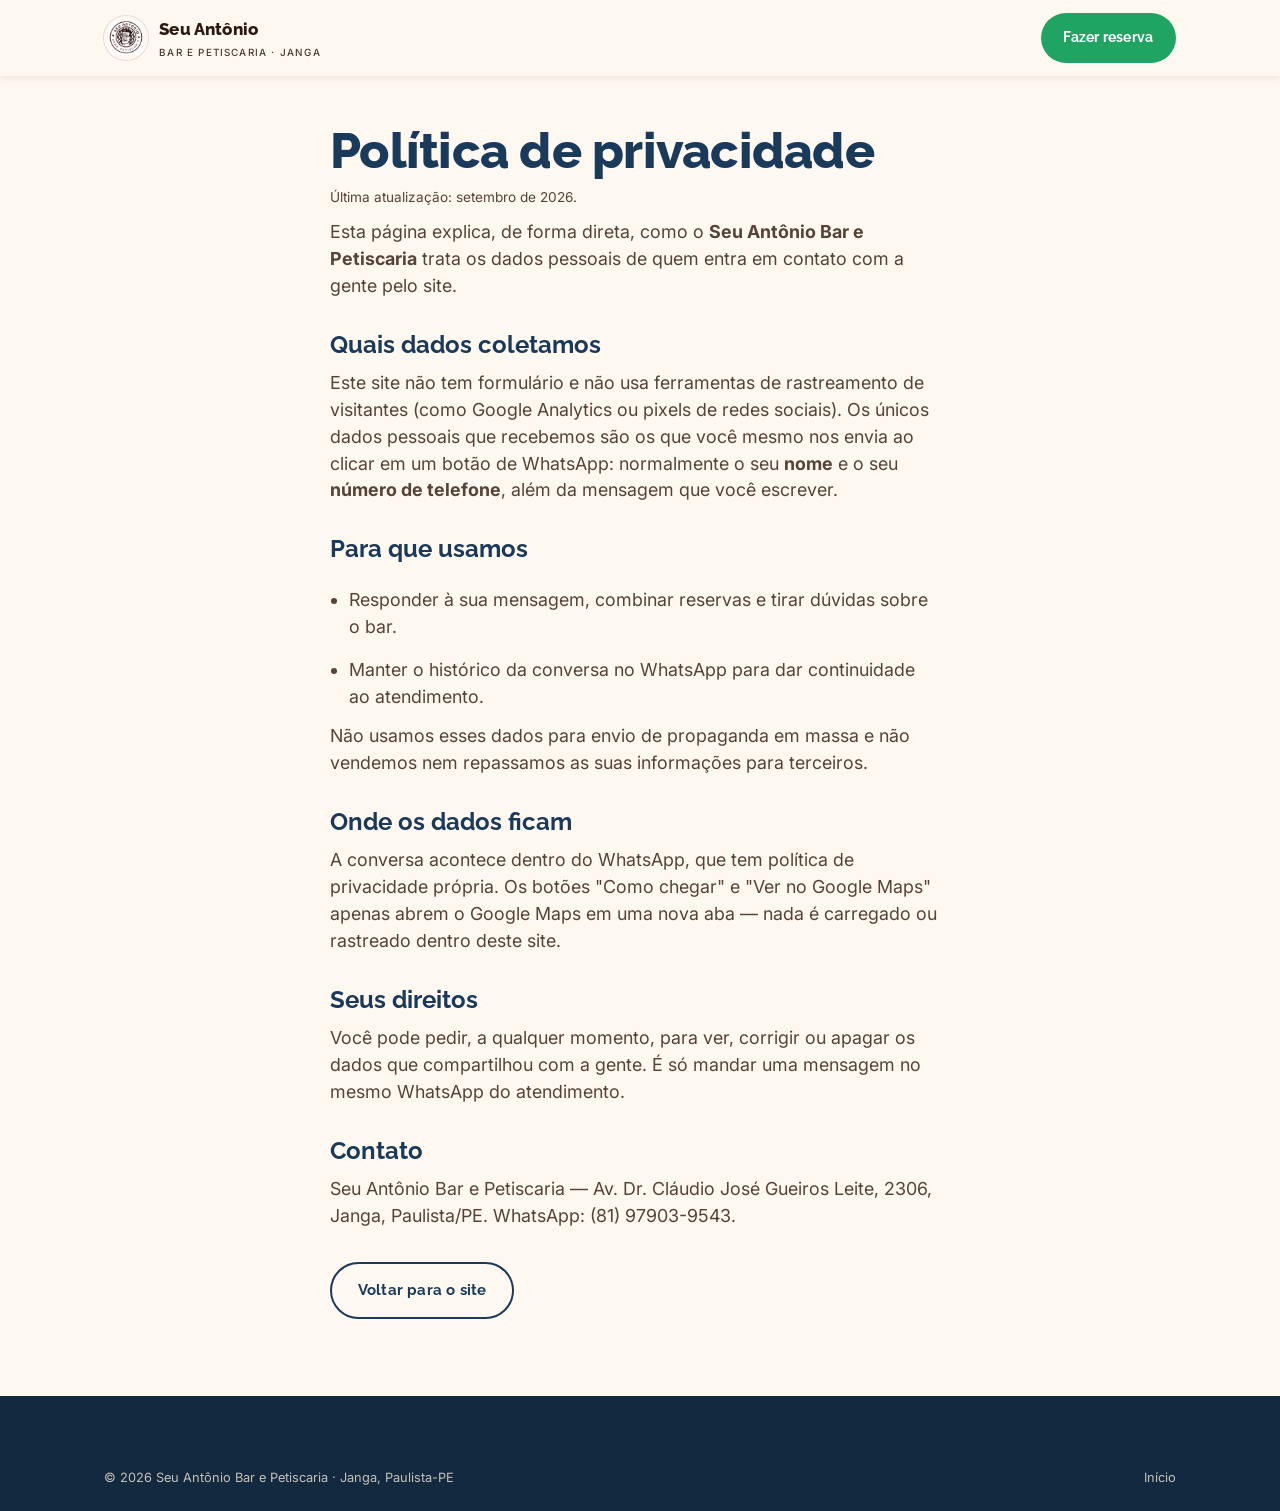
==== politica-de-privacidade.html @ 0dff544b "Site do Seu Antônio Bar e Petiscaria (Janga) — versão inicial Landing de página única em HTML/CSS/JS" ====
<!DOCTYPE html>
<html lang="pt-BR">
<head>
  <meta charset="UTF-8">
  <meta name="viewport" content="width=device-width, initial-scale=1.0">
  <title>Política de privacidade — Seu Antônio Bar e Petiscaria</title>
  <meta name="description" content="Como o Seu Antônio Bar e Petiscaria trata os dados de contato compartilhados por clientes.">
  <meta name="robots" content="index, follow">
  <link rel="canonical" href="https://seuantoniojanga.com.br/politica-de-privacidade.html">
  <link rel="icon" type="image/svg+xml" href="favicon.svg?v=3">
  <link rel="icon" href="favicon.ico?v=3" sizes="any">
  <link rel="icon" type="image/png" sizes="32x32" href="favicon-32.png?v=3">
  <link rel="apple-touch-icon" href="apple-touch-icon.png?v=3">
  <link rel="preconnect" href="https://fonts.googleapis.com">
  <link rel="preconnect" href="https://fonts.gstatic.com" crossorigin>
  <link rel="stylesheet" href="https://fonts.googleapis.com/css2?family=Raleway:wght@600;700;800&family=Inter:wght@400;500;600&display=swap">
  <link rel="stylesheet" href="assets/css/reset.css">
  <link rel="stylesheet" href="assets/css/tokens.css">
  <link rel="stylesheet" href="assets/css/style.css">
  <style>
    .legal { max-width: 68ch; }
    .legal h1 { font-size: var(--fs-h2); font-weight: var(--peso-black); color: var(--cor-marinho); letter-spacing: -.015em; }
    .legal h2 { font-size: var(--fs-h3); margin-top: var(--e-6); color: var(--cor-marinho); }
    .legal p, .legal li { margin-top: var(--e-3); color: var(--cor-tinta-70); }
    .legal ul { margin-top: var(--e-3); padding-left: 1.2rem; display: grid; gap: .3rem; }
    .legal .back { display: inline-block; margin-top: var(--e-6); }
    .legal .updated { margin-top: var(--e-2); font-size: .85rem; }
  </style>
</head>
<body>
  <header class="site-header is-scrolled" id="topo">
    <div class="wrap">
      <a class="brand" href="index.html" aria-label="Seu Antônio Bar e Petiscaria — início">
        <img src="assets/img/logo-circular.png" alt="" width="42" height="42">
        <span>
          <span class="brand__name">Seu Antônio</span>
          <span class="brand__tag">Bar e Petiscaria · Janga</span>
        </span>
      </a>
      <a class="btn btn--wpp nav__cta" href="https://wa.me/5581979039543?text=Ol%C3%A1!%20Vi%20o%20site%20do%20Seu%20Ant%C3%B4nio%20e%20quero%20fazer%20uma%20reserva." target="_blank" rel="noopener">Fazer reserva</a>
    </div>
  </header>

  <main class="section" style="padding-top: calc(var(--header-h) + 3rem)">
    <div class="wrap legal">
      <h1>Política de privacidade</h1>
      <p class="updated">Última atualização: setembro de 2026.</p>

      <p>Esta página explica, de forma direta, como o <strong>Seu Antônio Bar e Petiscaria</strong> trata os dados pessoais de quem entra em contato com a gente pelo site.</p>

      <h2>Quais dados coletamos</h2>
      <p>Este site não tem formulário e não usa ferramentas de rastreamento de visitantes (como Google Analytics ou pixels de redes sociais). Os únicos dados pessoais que recebemos são os que você mesmo nos envia ao clicar em um botão de WhatsApp: normalmente o seu <strong>nome</strong> e o seu <strong>número de telefone</strong>, além da mensagem que você escrever.</p>

      <h2>Para que usamos</h2>
      <ul>
        <li>Responder à sua mensagem, combinar reservas e tirar dúvidas sobre o bar.</li>
        <li>Manter o histórico da conversa no WhatsApp para dar continuidade ao atendimento.</li>
      </ul>
      <p>Não usamos esses dados para envio de propaganda em massa e não vendemos nem repassamos as suas informações para terceiros.</p>

      <h2>Onde os dados ficam</h2>
      <p>A conversa acontece dentro do WhatsApp, que tem política de privacidade própria. Os botões "Como chegar" e "Ver no Google Maps" apenas abrem o Google Maps em uma nova aba — nada é carregado ou rastreado dentro deste site.</p>

      <h2>Seus direitos</h2>
      <p>Você pode pedir, a qualquer momento, para ver, corrigir ou apagar os dados que compartilhou com a gente. É só mandar uma mensagem no mesmo WhatsApp do atendimento.</p>

      <h2>Contato</h2>
      <p>Seu Antônio Bar e Petiscaria — Av. Dr. Cláudio José Gueiros Leite, 2306, Janga, Paulista/PE. WhatsApp: (81) 97903-9543.</p>

      <a class="btn btn--ghost-dark back" href="index.html">Voltar para o site</a>
    </div>
  </main>

  <footer class="site-footer">
    <div class="wrap">
      <div class="footer-bottom" style="border: 0; margin: 0; padding: 0;">
        <span>© 2026 Seu Antônio Bar e Petiscaria · Janga, Paulista-PE</span>
        <span><a href="index.html">Início</a></span>
      </div>
    </div>
  </footer>
</body>
</html>
---- assets/css/tokens.css ----
/* ============================================================
   tokens.css — design tokens · Seu Antônio Bar e Petiscaria (Janga)

   Direção visual travada no briefing: "Raiz com frescor".
   Boteco raiz (azulejo, madeira, cores quentes) + frescor do
   litoral pernambucano (laranja, verde, azul-marinho).
   ============================================================ */

:root {
  /* ---------- Cor ---------- */
  --cor-laranja:      #E8751A;   /* primária — preenchimentos, texto grande sobre escuro */
  --cor-laranja-esc:  #C85E0E;   /* hover / estados pressionados */
  --cor-kicker:       #9E4A0A;   /* kicker/rótulos pequenos sobre fundo claro (AA) */
  --cor-em:           #C85E0E;   /* ênfase em títulos sobre fundo claro (AA grande) */
  --cor-em-clara:     #F4A259;   /* ênfase/kicker sobre fundo escuro */
  --cor-marinho:      #1A3A5C;   /* secundária — confiança, litoral */
  --cor-marinho-esc:  #12293F;
  --cor-limao:        #A3C94F;   /* destaque — frescor, espaço kids */
  --cor-terracota:    #C26A4A;   /* apoio — texturas de azulejo e madeira */

  --cor-tinta:        #2A1A12;   /* "preto" quente, vindo do emblema */
  --cor-tinta-70:     #574236;
  --cor-fundo:        #FFF8F0;   /* off-white quente — sensação de casa */
  --cor-fundo-2:      #FBEEE0;   /* alternância de seção */
  --cor-carta:        #FFFCF8;   /* fundo de cards */
  --cor-linha:        #EADBC8;   /* divisórias suaves */

  --cor-sucesso:      #1FA463;   /* WhatsApp */
  --cor-sucesso-esc:  #17864F;

  /* ---------- Tipografia ---------- */
  --fonte-titulo: "Raleway", "Trebuchet MS", system-ui, sans-serif;
  --fonte-corpo:  "Inter", system-ui, -apple-system, "Segoe UI", Roboto, sans-serif;

  --peso-corpo:   400;
  --peso-medio:   500;
  --peso-forte:   700;
  --peso-black:   800;

  /* escala fluida */
  --fs-kicker:  clamp(0.72rem, 0.68rem + 0.2vw, 0.82rem);
  --fs-corpo:   clamp(1rem, 0.96rem + 0.25vw, 1.12rem);
  --fs-corpo-g: clamp(1.12rem, 1.05rem + 0.4vw, 1.3rem);
  --fs-h3:      clamp(1.2rem, 1.05rem + 0.7vw, 1.5rem);
  --fs-h2:      clamp(1.9rem, 1.5rem + 2vw, 3.1rem);
  --fs-h1:      clamp(2.4rem, 1.9rem + 3vw, 4.1rem);
  --fs-mega:    clamp(3.4rem, 2rem + 7vw, 7rem);

  /* ---------- Espaço ---------- */
  --e-1: 0.25rem;
  --e-2: 0.5rem;
  --e-3: 0.75rem;
  --e-4: 1rem;
  --e-5: 1.5rem;
  --e-6: 2rem;
  --e-7: 3rem;
  --e-8: 4.5rem;
  --e-9: 7rem;

  --gutter: clamp(1.15rem, 5vw, 4rem);
  --largura-max: 1200px;
  --largura-texto: 62ch;

  /* ---------- Forma ---------- */
  --raio-sm: 6px;
  --raio-md: 8px;
  --raio-lg: 16px;
  --raio-pill: 999px;

  --sombra-1: 0 2px 8px rgb(42 26 18 / 0.08);
  --sombra-2: 0 10px 30px rgb(42 26 18 / 0.12);
  --sombra-3: 0 22px 55px rgb(42 26 18 / 0.20);

  /* ---------- Movimento ---------- */
  --ease-suave: cubic-bezier(0.22, 1, 0.36, 1);
  --ease-saida: cubic-bezier(0.65, 0, 0.35, 1);
  --dur-rapida: 0.18s;
  --dur-media: 0.35s;
  --dur-lenta: 0.6s;

  --header-h: 76px;
}

@media (max-width: 640px) {
  :root { --header-h: 64px; }
}
---- assets/css/style.css ----
/* ============================================================
   style.css — Seu Antônio Bar e Petiscaria (Janga)
   Conceito: "Raiz com frescor" — boteco de bairro + litoral.
   ============================================================ */

/* ---------- Base ---------- */
body {
  background: var(--cor-fundo);
  color: var(--cor-tinta);
  font-family: var(--fonte-corpo);
  font-size: var(--fs-corpo);
  font-weight: var(--peso-corpo);
  overflow-x: hidden;
}

::selection { background: var(--cor-laranja); color: #fff; }

h1, h2, h3, h4 { font-family: var(--fonte-titulo); color: var(--cor-marinho); }

a { color: var(--cor-kicker); }

img { background: var(--cor-fundo-2); }

.wrap {
  width: 100%;
  max-width: var(--largura-max);
  margin-inline: auto;
  padding-inline: var(--gutter);
}

.section {
  padding-block: clamp(3rem, 6vw, 5.25rem);
  position: relative;
}
.section--tint { background: var(--cor-fundo-2); }
.section--navy { background: var(--cor-marinho); color: #fff; }
.section--navy h2 { color: #fff; }
.section--ink  { background: var(--cor-tinta); color: #F3E7D8; }
.section--ink h2 { color: #fff; }

.u-center { text-align: center; margin-inline: auto; }

/* skip link */
.skip-link {
  position: absolute; left: 8px; top: -60px;
  background: var(--cor-marinho); color: #fff;
  padding: .6rem 1rem; border-radius: var(--raio-sm);
  z-index: 1000; transition: top var(--dur-media);
}
.skip-link:focus { top: 8px; }

:focus-visible {
  outline: 3px solid var(--cor-marinho);
  outline-offset: 3px;
  border-radius: 3px;
}
.section--navy :focus-visible,
.section--ink :focus-visible,
.hero :focus-visible { outline-color: var(--cor-laranja); }

/* ---------- Cabeçalho de seção ---------- */
.kicker {
  display: inline-flex;
  align-items: center;
  gap: .6rem;
  font-family: var(--fonte-titulo);
  font-weight: var(--peso-forte);
  font-size: var(--fs-kicker);
  letter-spacing: .16em;
  text-transform: uppercase;
  color: var(--cor-kicker);
  margin-bottom: var(--e-4);
}
.kicker::before {
  content: "";
  width: 30px; height: 2px;
  background: currentColor;
}
.section--navy .kicker, .section--ink .kicker { color: var(--cor-em-clara); }

.section__title {
  font-size: var(--fs-h2);
  font-weight: var(--peso-black);
  line-height: 1.04;
  letter-spacing: -.015em;
  max-width: 20ch;
}
.section__title .em { color: var(--cor-em); }
.section--navy .section__title .em,
.section--ink  .section__title .em { color: var(--cor-em-clara); }

.section__lead {
  margin-top: var(--e-4);
  font-size: var(--fs-corpo-g);
  color: var(--cor-tinta-70);
  max-width: 52ch;
}
.section--navy .section__lead,
.section--ink .section__lead { color: rgba(243, 231, 216, .82); }

.squiggle {
  width: 90px; height: 10px; margin-top: var(--e-3);
  background: no-repeat center/contain
    url("data:image/svg+xml,%3Csvg xmlns='http://www.w3.org/2000/svg' width='90' height='10' viewBox='0 0 90 10'%3E%3Cpath d='M0 5 Q11 -3 22 5 T45 5 T68 5 T90 5' fill='none' stroke='%23E8751A' stroke-width='2.6' stroke-linecap='round'/%3E%3C/svg%3E");
}
.u-center .squiggle { margin-inline: auto; }

/* ---------- Botões ---------- */
.btn {
  --btn-bg: var(--cor-laranja);
  --btn-fg: var(--cor-tinta);
  display: inline-flex;
  align-items: center;
  justify-content: center;
  gap: .55rem;
  padding: .95rem 1.6rem;
  background: var(--btn-bg);
  color: var(--btn-fg);
  font-family: var(--fonte-titulo);
  font-weight: var(--peso-forte);
  font-size: .95rem;
  letter-spacing: .015em;
  text-decoration: none;
  border-radius: var(--raio-pill);
  border: 2px solid transparent;
  transition: transform var(--dur-rapida) var(--ease-suave),
              background-color var(--dur-media) var(--ease-suave),
              box-shadow var(--dur-media) var(--ease-suave),
              color var(--dur-media);
}
.btn svg { width: 1.15em; height: 1.15em; flex: none; }
.btn:hover { background: var(--cor-laranja-esc); transform: translateY(-2px) scale(1.03); box-shadow: var(--sombra-2); }
.btn:active { transform: translateY(0) scale(.99); }

.btn--ghost {
  --btn-bg: transparent;
  --btn-fg: #fff;
  border-color: rgba(255, 255, 255, .55);
}
.btn--ghost:hover { background: rgba(255, 255, 255, .12); border-color: #fff; transform: translateY(-2px); }

.btn--ghost-dark {
  --btn-bg: transparent;
  --btn-fg: var(--cor-marinho);
  border-color: var(--cor-marinho);
}
.btn--ghost-dark:hover { background: var(--cor-marinho); color: #fff; }

.btn--wpp { --btn-bg: var(--cor-sucesso); --btn-fg: #fff; }
.btn--wpp:hover { background: var(--cor-sucesso-esc); }

.btn--lg { padding: 1.1rem 2rem; font-size: 1.05rem; }

@media (prefers-reduced-motion: no-preference) {
  .btn--pulse { animation: pulseCta 2.6s var(--ease-suave) infinite; }
  @keyframes pulseCta {
    0%, 100% { box-shadow: 0 0 0 0 rgba(232, 117, 26, .45); }
    50%      { box-shadow: 0 0 0 14px rgba(232, 117, 26, 0); }
  }
}

/* ---------- Preloader ---------- */
/* só aparece quando há JS pra removê-lo (sem JS, o conteúdo fica visível) */
#preloader { display: none; }
.js #preloader {
  position: fixed;
  inset: 0;
  z-index: 9999;
  display: grid;
  place-items: center;
  background: var(--cor-fundo);
}
.preloader__inner {
  display: grid;
  justify-items: center;
  gap: 1.1rem;
}
.preloader__mark {
  width: 96px; height: 96px;
  border-radius: 50%;
  box-shadow: 0 10px 30px rgba(42, 26, 18, .14);
}
.preloader__wave {
  width: 128px;
  height: 17px;
  overflow: visible;
}
.preloader__wave path { stroke-dasharray: 100; }

@media (prefers-reduced-motion: no-preference) {
  .preloader__mark { opacity: 0; animation: markIn .5s var(--ease-suave) .05s forwards; }
  .preloader__wave path { animation: waveDraw 1.15s var(--ease-suave) .2s both; }
  @keyframes markIn { to { opacity: 1; } }
  @keyframes waveDraw { from { stroke-dashoffset: 100; } to { stroke-dashoffset: 0; } }
}
#preloader.is-done {
  opacity: 0;
  visibility: hidden;
  transition: opacity .5s var(--ease-saida), visibility 0s linear .5s;
}
.js body.is-loading { overflow: hidden; }

@media (prefers-reduced-motion: reduce) {
  #preloader, .js #preloader { display: none; }
  body.is-loading, .js body.is-loading { overflow: auto; }
}

/* ---------- Cabeçalho / navegação ---------- */
.site-header {
  position: fixed;
  inset: 0 0 auto 0;
  z-index: 100;
  height: var(--header-h);
  display: flex;
  align-items: center;
  color: #fff;
  transition: background-color var(--dur-media), box-shadow var(--dur-media), color var(--dur-media);
}
.site-header .wrap {
  display: flex;
  align-items: center;
  justify-content: space-between;
  gap: var(--e-4);
}
.site-header.is-scrolled {
  background: rgba(255, 248, 240, .96);
  box-shadow: var(--sombra-1);
  color: var(--cor-tinta);
  backdrop-filter: blur(8px);
}

.brand {
  display: flex;
  align-items: center;
  gap: .7rem;
  text-decoration: none;
  color: inherit;
}
.brand img {
  width: 44px; height: 44px;
  flex: none;
  background: none;
  border-radius: 50%;
  box-shadow: 0 0 0 1px rgba(42, 26, 18, .12);
}
.site-header:not(.is-scrolled) .brand img { box-shadow: 0 0 0 1px rgba(255, 255, 255, .3); }
.brand__name {
  font-family: var(--fonte-titulo);
  font-weight: var(--peso-black);
  font-size: 1.06rem;
  line-height: 1;
  letter-spacing: .01em;
}
.brand__tag {
  display: block;
  font-family: var(--fonte-corpo);
  font-weight: var(--peso-medio);
  font-size: .62rem;
  letter-spacing: .12em;
  text-transform: uppercase;
  opacity: .85;
  margin-top: 3px;
}

.nav {
  display: flex;
  align-items: center;
  gap: clamp(1rem, 2.5vw, 2.1rem);
}
.nav__link {
  position: relative;
  font-family: var(--fonte-titulo);
  font-weight: var(--peso-forte);
  font-size: .92rem;
  text-decoration: none;
  color: inherit;
  padding: .35rem 0;
}
.nav__link::after {
  content: "";
  position: absolute;
  left: 0; bottom: 0;
  width: 100%; height: 2px;
  background: var(--cor-laranja);
  transform: scaleX(0);
  transform-origin: right;
  transition: transform var(--dur-media) var(--ease-suave);
}
.nav__link:hover, .nav__link:focus-visible { color: var(--cor-kicker); }
.site-header:not(.is-scrolled) .nav__link:hover,
.site-header:not(.is-scrolled) .nav__link:focus-visible,
.nav.is-open .nav__link:hover,
.nav.is-open .nav__link:focus-visible { color: var(--cor-em-clara); }
.nav__link:hover::after,
.nav__link:focus-visible::after { transform: scaleX(1); transform-origin: left; }

.nav__cta { margin-left: .4rem; padding: .8rem 1.3rem; font-size: .88rem; }

.nav-toggle {
  display: none;
  width: 44px; height: 44px;
  align-items: center;
  justify-content: center;
  color: inherit;
}
.nav-toggle svg { width: 26px; height: 26px; }

@media (max-width: 900px) {
  .nav {
    position: fixed;
    inset: 0;
    flex-direction: column;
    justify-content: center;
    gap: var(--e-5);
    background: var(--cor-marinho);
    color: #fff;
    transform: translateY(-100%);
    visibility: hidden;
    transition: transform var(--dur-lenta) var(--ease-saida), visibility 0s linear var(--dur-lenta);
    padding: var(--header-h) var(--gutter) var(--e-7);
  }
  .nav.is-open { transform: translateY(0); visibility: visible; transition-delay: 0s; }
  .nav__link { font-size: 1.35rem; padding: .6rem 1rem; }
  .nav__link::after { height: 3px; left: 1rem; width: calc(100% - 2rem); }
  .nav__cta { margin-left: 0; margin-top: var(--e-3); padding: 1rem 2rem; font-size: 1rem; }
  .nav-toggle { display: inline-flex; position: relative; z-index: 2; }
  body.menu-open .nav-toggle { color: #fff; }
  body.menu-open { overflow: hidden; }
}

/* ---------- Hero ---------- */
.hero {
  position: relative;
  min-height: 100svh;
  display: flex;
  align-items: center;
  padding-block: calc(var(--header-h) + 3rem) 5rem;
  overflow: hidden;
}
.hero__bg {
  position: absolute;
  inset: -8% 0;
  width: 100%;
  height: 116%;
  object-fit: cover;
  object-position: center 60%;
  z-index: 0;
}
.hero__scrim {
  position: absolute;
  inset: 0;
  z-index: 1;
  background:
    linear-gradient(to bottom, rgba(18,41,63,.55), rgba(18,41,63,0) 16%),
    linear-gradient(103deg, rgba(18,41,63,.94) 0%, rgba(18,41,63,.66) 42%, rgba(26,26,18,.34) 100%),
    linear-gradient(to top, rgba(26,26,18,.55), transparent 38%);
}
.hero .wrap { position: relative; z-index: 2; }
.hero__content { max-width: 640px; color: #fff; }
.hero__content .kicker { color: #fff; }
.hero__content .kicker::before { background: var(--cor-laranja); width: 42px; height: 3px; }

@media (prefers-reduced-motion: no-preference) {
  .js .hero__content > * { opacity: 0; animation: heroIn .7s var(--ease-suave) 1.5s forwards; }
  .js .hero__content > :nth-child(2) { animation-delay: 1.61s; }
  .js .hero__content > :nth-child(3) { animation-delay: 1.72s; }
  .js .hero__content > :nth-child(4) { animation-delay: 1.83s; }
  .js .hero__content > :nth-child(5) { animation-delay: 1.94s; }
  @keyframes heroIn { from { opacity: 0; transform: translateY(24px); } to { opacity: 1; transform: none; } }
}

.hero__title {
  font-size: var(--fs-h1);
  font-weight: var(--peso-black);
  line-height: 1.02;
  letter-spacing: -.02em;
  color: #fff;
  text-shadow: 0 2px 18px rgba(0, 0, 0, .35);
}
.hero__title .em { color: var(--cor-em-clara); }

.hero__sub {
  margin-top: var(--e-5);
  font-size: var(--fs-corpo-g);
  color: rgba(255, 255, 255, .92);
  max-width: 46ch;
}
.hero__actions {
  margin-top: var(--e-6);
  display: flex;
  flex-wrap: wrap;
  gap: var(--e-4);
}
.hero__rating {
  margin-top: var(--e-5);
  display: flex;
  align-items: center;
  gap: .55rem;
  font-size: .9rem;
  color: rgba(255, 255, 255, .9);
}
.hero__rating .stars { color: var(--cor-em-clara); letter-spacing: .1em; }

.hero__cue {
  position: absolute;
  left: 50%; bottom: 1.6rem;
  translate: -50% 0;
  z-index: 2;
  display: flex;
  flex-direction: column;
  align-items: center;
  gap: .35rem;
  color: rgba(255, 255, 255, .8);
  font-size: .68rem;
  letter-spacing: .22em;
  text-transform: uppercase;
}
.hero__cue svg { width: 20px; height: 20px; }
@media (prefers-reduced-motion: no-preference) {
  .hero__cue svg { animation: bob 1.8s var(--ease-suave) infinite; }
  @keyframes bob { 0%,100%{ transform: translateY(0);} 50%{ transform: translateY(5px);} }
}
@media (max-width: 640px) { .hero__cue { display: none; } }

/* ---------- O Bar ---------- */
.bar-azulejo {
  position: absolute;
  inset: 0;
  z-index: 0;
  opacity: .07;
  background: url("data:image/svg+xml,%3Csvg xmlns='http://www.w3.org/2000/svg' width='84' height='84' viewBox='0 0 84 84'%3E%3Cg fill='none' stroke='%23C26A4A' stroke-width='2.2'%3E%3Cpath d='M42 5 L60 24 L79 42 L60 60 L42 79 L24 60 L5 42 L24 24 Z'/%3E%3Ccircle cx='42' cy='42' r='11'/%3E%3Cpath d='M0 0 Q21 21 0 42 M84 0 Q63 21 84 42 M0 84 Q21 63 0 42 M84 84 Q63 63 84 42'/%3E%3C/g%3E%3C/svg%3E");
  background-size: 84px 84px;
}
.about {
  position: relative;
  z-index: 1;
  display: grid;
  grid-template-columns: 1.05fr .95fr;
  gap: clamp(2rem, 5vw, 4.5rem);
  align-items: center;
}
.about__body p:not(.kicker) { margin-top: var(--e-4); color: var(--cor-tinta-70); max-width: 46ch; }
.about__body p.lead { color: var(--cor-tinta); font-size: var(--fs-corpo-g); }

.about__facts {
  margin-top: var(--e-6);
  display: grid;
  gap: var(--e-3);
  padding: 0;
  list-style: none;
}
.about__facts li {
  display: flex;
  align-items: flex-start;
  gap: .7rem;
  font-weight: var(--peso-medio);
}
.about__facts svg { width: 22px; height: 22px; flex: none; color: var(--cor-laranja); margin-top: 2px; }

.about__media {
  position: relative;
}
.about__media img {
  width: 100%;
  aspect-ratio: 4 / 5;
  object-fit: cover;
  border-radius: var(--raio-md);
  box-shadow: var(--sombra-2);
  filter: saturate(1.05);
}
.about__media figcaption {
  position: absolute;
  left: -14px; bottom: 22px;
  background: var(--cor-fundo);
  color: var(--cor-marinho);
  font-family: var(--fonte-titulo);
  font-weight: var(--peso-forte);
  font-size: .82rem;
  padding: .6rem .9rem;
  border-radius: var(--raio-sm);
  box-shadow: var(--sombra-1);
  max-width: 62%;
}

/* ---------- Diferenciais ---------- */
.pillars {
  margin-top: var(--e-7);
  display: grid;
  grid-template-columns: repeat(auto-fit, minmax(260px, 1fr));
  gap: var(--e-5);
}
.pillar {
  background: var(--cor-carta);
  border-radius: var(--raio-md);
  overflow: hidden;
  box-shadow: var(--sombra-1);
  border-top: 3px solid var(--accent, var(--cor-laranja));
  transition: transform var(--dur-media) var(--ease-suave), box-shadow var(--dur-media) var(--ease-suave);
}
.pillar:hover { transform: translateY(-6px); box-shadow: var(--sombra-3); }
.pillar__img { width: 100%; aspect-ratio: 4 / 3; object-fit: cover; filter: saturate(1.05); }
.pillar__body { padding: var(--e-5); }
.pillar__icon {
  width: 46px; height: 46px;
  display: grid;
  place-items: center;
  border-radius: var(--raio-pill);
  background: color-mix(in srgb, var(--accent, var(--cor-laranja)) 20%, transparent);
  color: var(--cor-marinho);
  margin-bottom: var(--e-3);
}
.pillar__icon svg { width: 24px; height: 24px; }
.pillar h3 { font-size: var(--fs-h3); font-weight: var(--peso-forte); }
.pillar p { margin-top: var(--e-2); color: var(--cor-tinta-70); font-size: .98rem; }
.pillar__ph {
  display: grid;
  place-items: center;
  aspect-ratio: 4 / 3;
  background: repeating-linear-gradient(45deg, var(--cor-fundo-2), var(--cor-fundo-2) 12px, #f3e3d1 12px, #f3e3d1 24px);
  color: var(--cor-tinta-70);
  font-family: var(--fonte-titulo);
  font-weight: var(--peso-forte);
  font-size: .8rem;
  text-align: center;
  padding: var(--e-4);
  letter-spacing: .02em;
}

/* ---------- Cardápio ---------- */
.menu-grid {
  margin-top: var(--e-7);
  display: grid;
  grid-template-columns: repeat(auto-fit, minmax(260px, 1fr));
  gap: var(--e-4);
}
.cat {
  position: relative;
  display: block;
  border-radius: var(--raio-md);
  overflow: hidden;
  aspect-ratio: 4 / 5;
  text-decoration: none;
  color: #fff;
  box-shadow: var(--sombra-1);
  isolation: isolate;
}
.cat img {
  position: absolute;
  inset: 0;
  width: 100%; height: 100%;
  object-fit: cover;
  z-index: -2;
  transition: transform var(--dur-lenta) var(--ease-suave);
}
.cat::after {
  content: "";
  position: absolute;
  inset: 0;
  z-index: -1;
  background: linear-gradient(to top, rgba(18,41,63,.92) 6%, rgba(18,41,63,.35) 46%, rgba(18,41,63,.05) 78%);
}
.cat:hover img, .cat:focus-visible img { transform: scale(1.07); }
.cat:hover, .cat:focus-visible { box-shadow: var(--sombra-3); }
.cat__label { position: absolute; left: 0; right: 0; bottom: 0; padding: var(--e-5); }
.cat__label h3 { color: #fff; font-size: 1.28rem; font-weight: var(--peso-forte); }
.cat__label span { display: block; margin-top: .2rem; font-size: .86rem; color: rgba(255,255,255,.9); }
.cat__tag {
  position: absolute;
  top: .9rem; right: .9rem;
  background: var(--cor-limao);
  color: var(--cor-tinta);
  font-family: var(--fonte-titulo);
  font-weight: var(--peso-black);
  font-size: .68rem;
  letter-spacing: .08em;
  text-transform: uppercase;
  padding: .3rem .6rem;
  border-radius: var(--raio-sm);
}
.menu-cta { margin-top: var(--e-6); text-align: center; }
.menu-cta small { display: block; margin-top: var(--e-3); color: var(--cor-tinta-70); font-size: .82rem; }

/* ---------- Happy Hour ---------- */
.hh {
  display: grid;
  grid-template-columns: 1.1fr .9fr;
  gap: clamp(2rem, 5vw, 4rem);
  align-items: center;
}
.hh__clock {
  font-family: var(--fonte-titulo);
  font-weight: var(--peso-black);
  font-size: var(--fs-mega);
  line-height: .85;
  color: var(--cor-em-clara);
  letter-spacing: -.03em;
  margin-block: var(--e-3) var(--e-4);
}
.price-list { list-style: none; margin-top: var(--e-5); }
.price-list li {
  display: flex;
  align-items: baseline;
  justify-content: space-between;
  gap: 1rem;
  padding: .85rem 0;
  border-bottom: 1px dashed rgba(255, 255, 255, .22);
}
.price-list .name { font-weight: var(--peso-medio); }
.price-list .price {
  font-family: var(--fonte-titulo);
  font-weight: var(--peso-black);
  font-size: 1.15rem;
  color: var(--cor-limao);
  white-space: nowrap;
}
.hh__callout {
  margin-top: var(--e-5);
  background: var(--cor-laranja);
  color: var(--cor-tinta);
  border-radius: var(--raio-md);
  padding: var(--e-4) var(--e-5);
}
.hh__callout strong {
  display: block;
  font-family: var(--fonte-titulo);
  font-weight: var(--peso-black);
  letter-spacing: .04em;
  text-transform: uppercase;
  font-size: .95rem;
}
.hh__callout span { font-size: .95rem; }

.hh__promos {
  margin-top: var(--e-5);
  background: var(--cor-laranja);
  color: var(--cor-tinta);
  border-radius: var(--raio-md);
  padding: var(--e-4) var(--e-5);
}
.hh__promos-title {
  font-family: var(--fonte-titulo);
  font-weight: var(--peso-black);
  font-size: .78rem;
  letter-spacing: .12em;
  text-transform: uppercase;
  color: var(--cor-tinta);
  padding-bottom: var(--e-2);
  margin-bottom: var(--e-2);
  border-bottom: 1px solid rgba(42, 26, 18, .28);
}
.hh__promos ul { list-style: none; display: grid; gap: var(--e-2); }
.hh__promos li {
  display: grid;
  grid-template-columns: 5.5rem 1fr;
  gap: .8rem;
  align-items: baseline;
  font-size: .95rem;
}
.hh__promos .day {
  font-family: var(--fonte-titulo);
  font-weight: var(--peso-black);
  color: var(--cor-tinta);
  text-transform: uppercase;
  font-size: .76rem;
  letter-spacing: .04em;
}
@media (max-width: 420px) {
  .hh__promos li { grid-template-columns: 1fr; gap: .1rem; }
}

.hh__actions { margin-top: var(--e-5); display: flex; flex-wrap: wrap; gap: var(--e-3); }
.hh__note { margin-top: var(--e-4); font-size: .8rem; color: rgba(243, 231, 216, .85); }

.hh__media img {
  width: 100%;
  aspect-ratio: 4 / 5;
  object-fit: cover;
  border-radius: var(--raio-md);
  box-shadow: var(--sombra-3);
  rotate: 2deg;
  border: 8px solid var(--cor-fundo);
}

/* ---------- Música ---------- */
.live {
  display: grid;
  grid-template-columns: 1.05fr .95fr;
  gap: clamp(2rem, 5vw, 4rem);
  align-items: center;
}
.live-schedule { list-style: none; margin-top: var(--e-5); }
.live-schedule li {
  display: flex;
  align-items: baseline;
  justify-content: space-between;
  gap: 1rem;
  padding: .8rem 0;
  border-bottom: 1px dashed rgba(243, 231, 216, .22);
}
.live-schedule .when { font-family: var(--fonte-titulo); font-weight: var(--peso-forte); color: #fff; }
.live-schedule .time {
  font-family: var(--fonte-titulo);
  font-weight: var(--peso-black);
  color: var(--cor-em-clara);
  white-space: nowrap;
}
.live__genres { margin-top: var(--e-4); color: rgba(243, 231, 216, .82); max-width: 44ch; }
.live__genres strong { color: #fff; }
.live__actions { margin-top: var(--e-5); }

.live__photo img {
  width: 100%;
  aspect-ratio: 1 / 1;
  object-fit: cover;
  border-radius: var(--raio-md);
  box-shadow: var(--sombra-3);
  border: 8px solid var(--cor-fundo);
  rotate: -2deg;
}
.live__photo figcaption { margin-top: var(--e-3); font-size: .82rem; color: rgba(243, 231, 216, .7); }

/* ---------- Galeria ---------- */
/* 9 fotos: 1 em destaque (2x2) + 8 quadradas.
   Fecha um retângulo exato em 4, 3 e 2 colunas — sem sobra. */
.gallery {
  margin-top: var(--e-7);
  display: grid;
  grid-template-columns: repeat(4, 1fr);
  grid-auto-flow: dense;
  gap: var(--e-3);
}
.gallery figure {
  margin: 0;
  overflow: hidden;
  border-radius: var(--raio-md);
  aspect-ratio: 1;
  box-shadow: var(--sombra-1);
  background: var(--cor-fundo-2);
}
.gallery img {
  width: 100%; height: 100%;
  object-fit: cover;
  transition: transform var(--dur-lenta) var(--ease-suave);
}
.gallery figure:hover img { transform: scale(1.06); }
.gallery figure:first-child { grid-column: span 2; grid-row: span 2; }
@media (max-width: 860px) {
  .gallery { grid-template-columns: repeat(3, 1fr); }
}
@media (max-width: 520px) {
  .gallery { grid-template-columns: repeat(2, 1fr); }
  .gallery figure:first-child { grid-row: span 1; aspect-ratio: 16 / 10; }
}

/* ---------- Avaliações ---------- */
.rating-hero {
  display: flex;
  flex-direction: column;
  align-items: center;
  gap: .3rem;
  margin-top: var(--e-5);
}
.rating-hero .num {
  font-family: var(--fonte-titulo);
  font-weight: var(--peso-black);
  font-size: clamp(3rem, 2rem + 5vw, 5rem);
  line-height: 1;
  color: var(--cor-marinho);
}
.rating-hero .stars { color: var(--cor-em); font-size: 1.5rem; letter-spacing: .12em; }
.rating-hero .count { color: var(--cor-tinta-70); font-weight: var(--peso-medio); }

.reviews {
  margin-top: var(--e-7);
  display: grid;
  grid-template-columns: repeat(auto-fit, minmax(270px, 1fr));
  gap: var(--e-4);
}
.review {
  background: var(--cor-carta);
  border-radius: var(--raio-md);
  padding: var(--e-5);
  box-shadow: var(--sombra-1);
  display: flex;
  flex-direction: column;
  gap: var(--e-3);
}
.review__quote { font-size: var(--fs-corpo-g); color: var(--cor-tinta); }
.review__quote::before { content: "“"; color: var(--cor-em); font-family: Georgia, "Times New Roman", serif; font-weight: 700; font-size: 2em; line-height: 0; margin-right: .06em; vertical-align: -.45em; }
.review__by { margin-top: auto; font-weight: var(--peso-medio); font-size: .9rem; color: var(--cor-tinta-70); }
.review__by strong { display: block; font-family: var(--fonte-titulo); font-size: 1rem; color: var(--cor-kicker); }

.staff-note {
  margin-top: var(--e-6);
  background: var(--cor-marinho);
  color: #fff;
  border-radius: var(--raio-md);
  padding: var(--e-5) var(--e-6);
  text-align: center;
}
.staff-note strong { font-family: var(--fonte-titulo); color: var(--cor-em-clara); }
.staff-note small { display: block; margin-top: .4rem; color: rgba(255,255,255,.82); }

/* ---------- Localização ---------- */
.contact {
  display: grid;
  grid-template-columns: 1fr 1fr;
  gap: clamp(2rem, 5vw, 3.5rem);
  align-items: stretch;
}
.contact__map { display: flex; flex-direction: column; gap: var(--e-3); }
.contact address { font-style: normal; margin-top: var(--e-4); line-height: 1.7; }
.contact__hours { margin-top: var(--e-4); font-weight: var(--peso-medio); display: flex; align-items: center; gap: .5rem; }
.contact__hours svg { width: 20px; height: 20px; color: var(--cor-laranja); }
.contact__actions { margin-top: var(--e-5); display: flex; flex-wrap: wrap; gap: var(--e-3); }

.notices { margin-top: var(--e-6); list-style: none; display: grid; gap: var(--e-2); }
.notices li { display: flex; gap: .6rem; font-size: .92rem; color: var(--cor-tinta-70); }
.notices svg { width: 18px; height: 18px; flex: none; margin-top: 3px; color: var(--cor-marinho); }
.lgpd { margin-top: var(--e-4); font-size: .8rem; color: var(--cor-tinta-70); max-width: 46ch; }

.map-card {
  display: flex;
  flex-direction: column;
  align-items: flex-start;
  gap: var(--e-3);
  height: 100%;
  padding: clamp(1.5rem, 4vw, 2.4rem);
  border-radius: var(--raio-md);
  background:
    radial-gradient(circle at 82% 12%, color-mix(in srgb, var(--cor-limao) 22%, transparent), transparent 42%),
    linear-gradient(150deg, var(--cor-marinho), var(--cor-marinho-esc));
  color: #fff;
  box-shadow: var(--sombra-2);
  overflow: hidden;
  position: relative;
}
.map-card::after {
  content: "";
  position: absolute;
  inset: 0;
  background: url("data:image/svg+xml,%3Csvg xmlns='http://www.w3.org/2000/svg' width='60' height='60' viewBox='0 0 60 60'%3E%3Cg fill='none' stroke='%23ffffff' stroke-width='1'%3E%3Cpath d='M0 30h60M30 0v60M0 0l60 60M60 0L0 60'/%3E%3C/g%3E%3C/svg%3E");
  opacity: .05;
  pointer-events: none;
}
.map-card > * { position: relative; z-index: 1; }
.map-card__pin {
  width: 52px; height: 52px;
  display: grid;
  place-items: center;
  border-radius: var(--raio-pill);
  background: rgba(255, 255, 255, .12);
  color: var(--cor-em-clara);
}
.map-card__pin svg { width: 28px; height: 28px; }
.map-card__label {
  font-family: var(--fonte-titulo);
  font-weight: var(--peso-forte);
  font-size: var(--fs-kicker);
  letter-spacing: .16em;
  text-transform: uppercase;
  color: var(--cor-em-clara);
}
.map-card h3 { color: #fff; font-size: var(--fs-h3); font-weight: var(--peso-forte); }
.map-card p { color: rgba(255, 255, 255, .84); max-width: 34ch; }
.map-card__actions {
  margin-top: auto;
  padding-top: var(--e-4);
  display: flex;
  flex-wrap: wrap;
  gap: var(--e-3);
}
.map-card .btn--ghost-dark { --btn-fg: #fff; border-color: rgba(255, 255, 255, .5); }
.map-card .btn--ghost-dark:hover { background: rgba(255, 255, 255, .14); color: #fff; }

/* ---------- Rodapé ---------- */
.site-footer {
  background: var(--cor-marinho-esc);
  color: rgba(243, 231, 216, .8);
  padding-block: var(--e-8) var(--e-5);
}
.site-footer a { color: inherit; text-decoration: none; }
.site-footer a:hover { color: #fff; }
.footer-grid {
  display: grid;
  grid-template-columns: 1.4fr 1fr 1fr;
  gap: var(--e-6);
}
.footer-brand { display: flex; align-items: center; gap: .7rem; }
.footer-brand img { width: 50px; height: 50px; background: none; border-radius: 50%; box-shadow: 0 0 0 1px rgba(255, 255, 255, .16); }
.footer-brand .brand__name { color: #fff; }
.footer-col h4 { color: #fff; font-size: .82rem; letter-spacing: .12em; text-transform: uppercase; margin-bottom: var(--e-3); }
.footer-col ul { list-style: none; display: grid; gap: .5rem; }
.footer-about { margin-top: var(--e-4); max-width: 40ch; font-size: .9rem; }
.footer-social { margin-top: var(--e-4); display: inline-flex; gap: .6rem; }
.footer-social a { display: grid; place-items: center; width: 44px; height: 44px; border: 1px solid rgba(255,255,255,.3); border-radius: var(--raio-pill); }
.footer-social svg { width: 20px; height: 20px; }
.footer-bottom {
  margin-top: var(--e-7);
  padding-top: var(--e-4);
  border-top: 1px solid rgba(255, 255, 255, .12);
  display: flex;
  flex-wrap: wrap;
  gap: .5rem var(--e-4);
  justify-content: space-between;
  font-size: .8rem;
}

/* ---------- WhatsApp flutuante ---------- */
.wpp-float {
  position: fixed;
  right: clamp(.9rem, 3vw, 1.5rem);
  bottom: clamp(.9rem, 3vw, 1.5rem);
  z-index: 90;
  width: 56px; height: 56px;
  display: grid;
  place-items: center;
  background: var(--cor-sucesso);
  color: #fff;
  border-radius: var(--raio-pill);
  box-shadow: var(--sombra-2);
  transition: transform var(--dur-media) var(--ease-suave), background-color var(--dur-media);
}
.wpp-float svg { width: 30px; height: 30px; }
.wpp-float:hover { background: var(--cor-sucesso-esc); transform: scale(1.08); }
.wpp-float::after {
  content: "Fazer reserva";
  position: absolute;
  right: 68px;
  white-space: nowrap;
  background: var(--cor-tinta);
  color: #fff;
  font-size: .8rem;
  font-weight: var(--peso-medio);
  padding: .4rem .7rem;
  border-radius: var(--raio-sm);
  opacity: 0;
  transform: translateX(6px);
  transition: opacity var(--dur-media), transform var(--dur-media);
  pointer-events: none;
}
.wpp-float:hover::after,
.wpp-float:focus-visible::after { opacity: 1; transform: translateX(0); }
@media (max-width: 640px) { .wpp-float::after { display: none; } }
@media (prefers-reduced-motion: no-preference) {
  .wpp-float { animation: wppIn .5s var(--ease-saida) .8s both; }
  @keyframes wppIn { from { transform: scale(0); } to { transform: scale(1); } }
}

/* ---------- Reveal ---------- */
.js [data-reveal] { opacity: 0; transform: translateY(26px); }
.js [data-reveal].is-visible {
  opacity: 1;
  transform: none;
  transition: opacity .7s var(--ease-suave), transform .7s var(--ease-suave);
}
@media (prefers-reduced-motion: reduce) {
  .js [data-reveal] { opacity: 1 !important; transform: none !important; }
}

/* ---------- Responsivo ---------- */
@media (max-width: 900px) {
  .about, .hh, .contact, .live { grid-template-columns: 1fr; }
  .about__media { order: -1; }
  .about__media img { aspect-ratio: 16 / 10; }
  .hh__media { display: none; }
  .live__photo img { aspect-ratio: 16 / 11; rotate: none; }
  .footer-grid { grid-template-columns: 1fr 1fr; }
  .footer-col--brand { grid-column: 1 / -1; }
}
@media (max-width: 560px) {
  .footer-grid { grid-template-columns: 1fr; }
  .hero__actions .btn, .hh__actions .btn, .contact__actions .btn { width: 100%; }
  .about__media figcaption { left: 0; }
  .footer-bottom { flex-direction: column; }
}
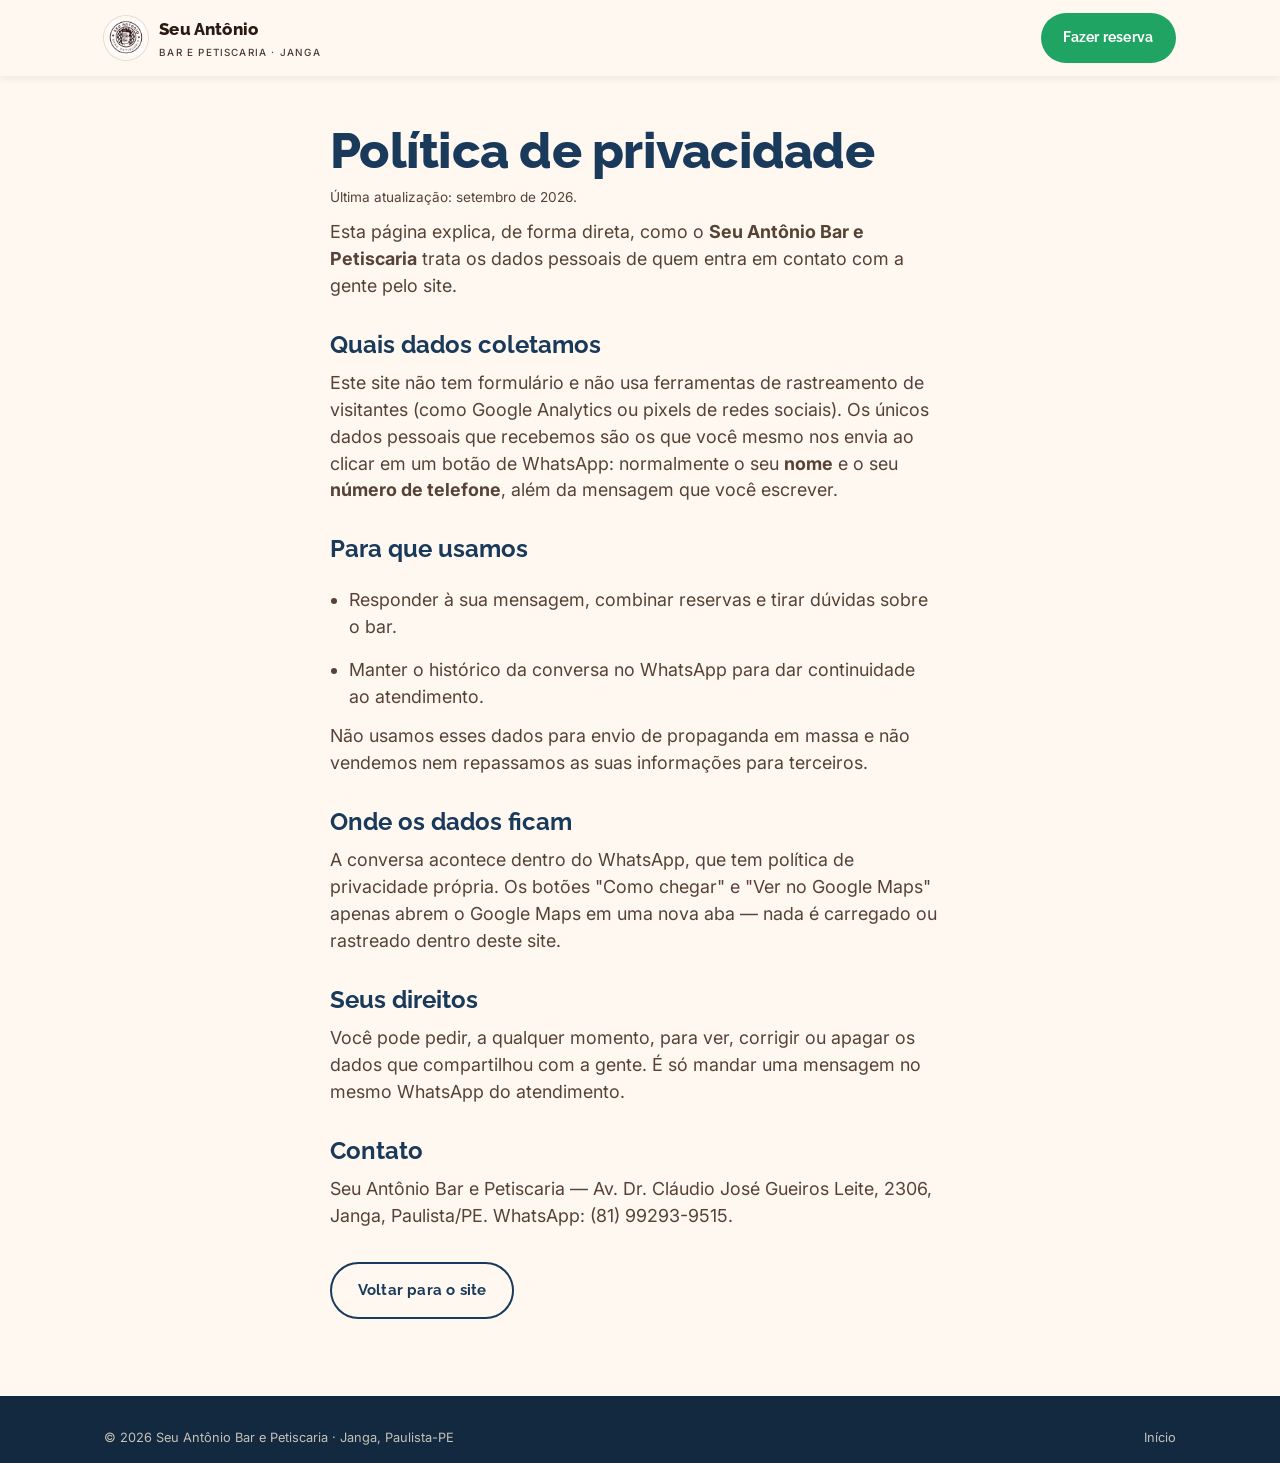
==== commit c186f61e: "TEMP: troca WhatsApp pelo número de teste do Felipe Substitui o número real do Seu Antônio (81 97903" ====
--- a/politica-de-privacidade.html
+++ b/politica-de-privacidade.html
@@ -37,7 +37,7 @@
           <span class="brand__tag">Bar e Petiscaria · Janga</span>
         </span>
       </a>
-      <a class="btn btn--wpp nav__cta" href="https://wa.me/5581979039543?text=Ol%C3%A1!%20Vi%20o%20site%20do%20Seu%20Ant%C3%B4nio%20e%20quero%20fazer%20uma%20reserva." target="_blank" rel="noopener">Fazer reserva</a>
+      <a class="btn btn--wpp nav__cta" href="https://wa.me/5581992939515?text=Ol%C3%A1!%20Vi%20o%20site%20do%20Seu%20Ant%C3%B4nio%20e%20quero%20fazer%20uma%20reserva." target="_blank" rel="noopener">Fazer reserva</a>
     </div>
   </header>
 
@@ -65,7 +65,7 @@
       <p>Você pode pedir, a qualquer momento, para ver, corrigir ou apagar os dados que compartilhou com a gente. É só mandar uma mensagem no mesmo WhatsApp do atendimento.</p>
 
       <h2>Contato</h2>
-      <p>Seu Antônio Bar e Petiscaria — Av. Dr. Cláudio José Gueiros Leite, 2306, Janga, Paulista/PE. WhatsApp: (81) 97903-9543.</p>
+      <p>Seu Antônio Bar e Petiscaria — Av. Dr. Cláudio José Gueiros Leite, 2306, Janga, Paulista/PE. WhatsApp: (81) 99293-9515.</p>
 
       <a class="btn btn--ghost-dark back" href="index.html">Voltar para o site</a>
     </div>
--- a/assets/css/style.css
+++ b/assets/css/style.css
@@ -13,6 +13,14 @@
   overflow-x: hidden;
 }
 
+/* Barra de rolagem oculta — a rolagem segue funcionando (roda, toque, teclado).
+   O hero tem a dica visual "Role ↓" para sinalizar que há mais conteúdo. */
+html {
+  scrollbar-width: none;        /* Firefox */
+  -ms-overflow-style: none;     /* Edge legado */
+}
+html::-webkit-scrollbar { width: 0; height: 0; }  /* Chrome, Safari, Edge */
+
 ::selection { background: var(--cor-laranja); color: #fff; }
 
 h1, h2, h3, h4 { font-family: var(--fonte-titulo); color: var(--cor-marinho); }
@@ -86,6 +94,10 @@
   max-width: 20ch;
 }
 .section__title .em { color: var(--cor-em); }
+#rev-title, #card-title, #dif-title { max-width: none; white-space: nowrap; }
+@media (max-width: 480px) {
+  #rev-title, #card-title, #dif-title { white-space: normal; }
+}
 .section--navy .section__title .em,
 .section--ink  .section__title .em { color: var(--cor-em-clara); }
 
@@ -104,6 +116,7 @@
     url("data:image/svg+xml,%3Csvg xmlns='http://www.w3.org/2000/svg' width='90' height='10' viewBox='0 0 90 10'%3E%3Cpath d='M0 5 Q11 -3 22 5 T45 5 T68 5 T90 5' fill='none' stroke='%23E8751A' stroke-width='2.6' stroke-linecap='round'/%3E%3C/svg%3E");
 }
 .u-center .squiggle { margin-inline: auto; }
+.u-center .section__lead { margin-inline: auto; }
 
 /* ---------- Botões ---------- */
 .btn {
@@ -206,6 +219,8 @@
 }
 
 /* ---------- Cabeçalho / navegação ---------- */
+[id] { scroll-margin-top: calc(var(--header-h) + var(--e-4)); }
+
 .site-header {
   position: fixed;
   inset: 0 0 auto 0;
@@ -223,10 +238,9 @@
   gap: var(--e-4);
 }
 .site-header.is-scrolled {
-  background: rgba(255, 248, 240, .96);
+  background: var(--cor-fundo);
   box-shadow: var(--sombra-1);
   color: var(--cor-tinta);
-  backdrop-filter: blur(8px);
 }
 
 .brand {
@@ -336,6 +350,7 @@
   align-items: center;
   padding-block: calc(var(--header-h) + 3rem) 5rem;
   overflow: hidden;
+  background-color: #0c1a27; /* fundo do lado do texto no layout split */
 }
 .hero__bg {
   position: absolute;
@@ -345,18 +360,108 @@
   object-fit: cover;
   object-position: center 60%;
   z-index: 0;
-}
+  transition: opacity .8s var(--ease-suave);
+}
+
+/* No mobile o vídeo ocupa o hero inteiro; no desktop vira um painel à direita,
+   com a borda esquerda esfumada no fundo escuro onde fica o texto. */
+.hero__media {
+  display: block;
+  position: absolute;
+  inset: 0;
+  width: 100%;
+  height: 100%;
+  z-index: 0;
+}
+
+@media (min-width: 901px) {
+  /* a foto e o vídeo dividem a mesma geometria: painel à direita, borda
+     esquerda esfumada no escuro. Sem vídeo, a foto sozinha faz o split. */
+  .hero__media,
+  .hero__bg {
+    display: block;
+    position: absolute;
+    inset: 0 0 0 auto;
+    width: 56%;
+    height: 100%;
+    z-index: 0;
+    -webkit-mask-image: linear-gradient(90deg, transparent 0, #000 34%, #000 100%);
+            mask-image: linear-gradient(90deg, transparent 0, #000 34%, #000 100%);
+  }
+  .hero__bg { object-position: center 52%; }
+  /* com o vídeo tocando, a foto sai de cena — senão ela vaza no rasgo da
+     máscara, atrás da borda esquerda do vídeo. */
+}
+
+.hero.hero--video .hero__bg { opacity: 0; }
+
+.hero__video {
+  width: 100%;
+  height: 100%;
+  object-fit: cover;
+  object-position: center 52%; /* mantém o prato centralizado, com respiro em volta */
+  opacity: 0;
+  transform: scale(1);
+  transform-origin: center center;
+  animation: heroVideoZoom 240s linear infinite alternate;
+  transition: opacity .8s var(--ease-suave);
+  pointer-events: none;
+}
+.hero__video.is-playing { opacity: 1; }
+
+@keyframes heroVideoZoom {
+  from { transform: scale(1); }
+  to { transform: scale(1.01); }
+}
+
+/* prefers-reduced-motion: sem vídeo em movimento — só a foto de fundo do hero. */
+@media (prefers-reduced-motion: reduce) {
+  .hero__media { display: none !important; }
+  .hero__video { animation: none; }
+}
+
 .hero__scrim {
   position: absolute;
   inset: 0;
   z-index: 1;
+  /* mobile/tablet: foto de fundo cheia — escurece o lado do texto para
+     contraste AA. No desktop (split) é substituído pelo bloco abaixo. */
   background:
-    linear-gradient(to bottom, rgba(18,41,63,.55), rgba(18,41,63,0) 16%),
-    linear-gradient(103deg, rgba(18,41,63,.94) 0%, rgba(18,41,63,.66) 42%, rgba(26,26,18,.34) 100%),
-    linear-gradient(to top, rgba(26,26,18,.55), transparent 38%);
+    linear-gradient(to bottom, rgba(18,41,63,.42), rgba(18,41,63,0) 20%),
+    linear-gradient(105deg, rgba(18,41,63,.9) 0%, rgba(18,41,63,.66) 26%, rgba(18,41,63,.3) 54%, rgba(18,41,63,.06) 80%),
+    linear-gradient(to top, rgba(26,26,18,.5), transparent 34%);
+}
+@media (min-width: 901px) {
+  /* split: lado esquerdo sólido para o texto, esfumando na emenda com o painel */
+  .hero__scrim {
+    background:
+      linear-gradient(90deg, #0c1a27 0, #0c1a27 40%, rgba(12,26,39,.55) 52%, rgba(12,26,39,0) 66%),
+      linear-gradient(to bottom, rgba(12,26,39,.5), rgba(12,26,39,0) 22%),
+      linear-gradient(to top, rgba(12,26,39,.55), transparent 26%);
+  }
 }
 .hero .wrap { position: relative; z-index: 2; }
-.hero__content { max-width: 640px; color: #fff; }
+.hero__content { position: relative; max-width: 640px; color: #fff; }
+/* Halo escuro localizado atrás do texto: garante contraste WCAG AA sem
+   escurecer o resto do vídeo. Bordas bem suaves para não virar "caixa". */
+.hero__content::before {
+  content: "";
+  position: absolute;
+  inset: -14% -26% -14% -48%;
+  z-index: -1;
+  background: radial-gradient(72% 74% at 24% 46%,
+    rgba(12,27,42,.78) 0%, rgba(12,27,42,.44) 48%, rgba(12,27,42,0) 78%);
+  pointer-events: none;
+}
+@media (max-width: 640px) {
+  .hero__content::before { inset: -10% -12% -12% -40%; }
+}
+@media (min-width: 901px) {
+  /* no split, o texto fica contido na metade esquerda e o fundo escuro do
+     hero já garante o contraste — o halo local não é necessário. */
+  .hero__content { max-width: min(620px, 48vw); }
+  .hero__content::before { display: none; }
+}
 .hero__content .kicker { color: #fff; }
 .hero__content .kicker::before { background: var(--cor-laranja); width: 42px; height: 3px; }
 
@@ -377,13 +482,25 @@
   color: #fff;
   text-shadow: 0 2px 18px rgba(0, 0, 0, .35);
 }
-.hero__title .em { color: var(--cor-em-clara); }
+/* "mais uma rodada." sempre na própria linha, em laranja */
+.hero__title .em { color: var(--cor-em-clara); display: block; }
+.hero__title { text-wrap: pretty; } /* 1ª linha enche a largura em vez de "balancear" curto */
+
+@media (min-width: 901px) {
+  /* split: fonte menor porque a coluna do texto é estreita — mantém 2 linhas */
+  .hero__title { font-size: clamp(2.1rem, 0.6rem + 3vw, 3.3rem); }
+}
+@media (max-width: 900px) {
+  /* mobile/tablet: "Onde a família pede" cabe em 1 linha → título em 2 linhas */
+  .hero__title { font-size: clamp(2rem, 1.15rem + 3.4vw, 3.4rem); }
+}
 
 .hero__sub {
   margin-top: var(--e-5);
   font-size: var(--fs-corpo-g);
   color: rgba(255, 255, 255, .92);
   max-width: 46ch;
+  text-shadow: 0 1px 12px rgba(0, 0, 0, .45);
 }
 .hero__actions {
   margin-top: var(--e-6);
@@ -397,9 +514,17 @@
   align-items: center;
   gap: .55rem;
   font-size: .9rem;
-  color: rgba(255, 255, 255, .9);
+  color: rgba(255, 255, 255, .92);
+  text-shadow: 0 1px 12px rgba(0, 0, 0, .5);
 }
 .hero__rating .stars { color: var(--cor-em-clara); letter-spacing: .1em; }
+
+/* CTA "fantasma" sobre mídia em movimento: fundo sutil + borda mais forte
+   para o rótulo e o contorno manterem 3:1 mesmo em quadros claros do vídeo. */
+.hero__actions .btn--ghost {
+  --btn-bg: rgba(18, 41, 63, .34);
+  border-color: rgba(255, 255, 255, .7);
+}
 
 .hero__cue {
   position: absolute;
@@ -427,6 +552,7 @@
   position: absolute;
   inset: 0;
   z-index: 0;
+  pointer-events: none;
   opacity: .07;
   background: url("data:image/svg+xml,%3Csvg xmlns='http://www.w3.org/2000/svg' width='84' height='84' viewBox='0 0 84 84'%3E%3Cg fill='none' stroke='%23C26A4A' stroke-width='2.2'%3E%3Cpath d='M42 5 L60 24 L79 42 L60 60 L42 79 L24 60 L5 42 L24 24 Z'/%3E%3Ccircle cx='42' cy='42' r='11'/%3E%3Cpath d='M0 0 Q21 21 0 42 M84 0 Q63 21 84 42 M0 84 Q21 63 0 42 M84 84 Q63 63 84 42'/%3E%3C/g%3E%3C/svg%3E");
   background-size: 84px 84px;
@@ -683,6 +809,8 @@
 
 /* ---------- Música ---------- */
 .live {
+  position: relative;
+  z-index: 1;
   display: grid;
   grid-template-columns: 1.05fr .95fr;
   gap: clamp(2rem, 5vw, 4rem);
@@ -753,25 +881,17 @@
 }
 
 /* ---------- Avaliações ---------- */
-.rating-hero {
-  display: flex;
-  flex-direction: column;
-  align-items: center;
-  gap: .3rem;
-  margin-top: var(--e-5);
-}
-.rating-hero .num {
-  font-family: var(--fonte-titulo);
-  font-weight: var(--peso-black);
-  font-size: clamp(3rem, 2rem + 5vw, 5rem);
-  line-height: 1;
-  color: var(--cor-marinho);
-}
-.rating-hero .stars { color: var(--cor-em); font-size: 1.5rem; letter-spacing: .12em; }
-.rating-hero .count { color: var(--cor-tinta-70); font-weight: var(--peso-medio); }
+.rating-stars {
+  display: inline-block;
+  margin-top: var(--e-4);
+  color: var(--cor-em);
+  font-size: 1.6rem;
+  letter-spacing: .18em;
+}
+.rating-stars span { display: inline-block; }
 
 .reviews {
-  margin-top: var(--e-7);
+  margin-top: var(--e-6);
   display: grid;
   grid-template-columns: repeat(auto-fit, minmax(270px, 1fr));
   gap: var(--e-4);
@@ -794,30 +914,58 @@
   margin-top: var(--e-6);
   background: var(--cor-marinho);
   color: #fff;
-  border-radius: var(--raio-md);
-  padding: var(--e-5) var(--e-6);
+  border-radius: var(--raio-lg);
+  padding: var(--e-6);
   text-align: center;
 }
-.staff-note strong { font-family: var(--fonte-titulo); color: var(--cor-em-clara); }
-.staff-note small { display: block; margin-top: .4rem; color: rgba(255,255,255,.82); }
+.staff-note__icon {
+  width: 46px; height: 46px;
+  display: grid;
+  place-items: center;
+  border-radius: var(--raio-pill);
+  background: color-mix(in srgb, var(--cor-em-clara) 22%, transparent);
+  color: var(--cor-em-clara);
+  margin-inline: auto;
+  margin-bottom: var(--e-3);
+}
+.staff-note__icon svg { width: 22px; height: 22px; }
+.staff-note__lead { font-family: var(--fonte-titulo); font-weight: var(--peso-forte); font-size: var(--fs-corpo-g); }
+.staff-note__names {
+  display: flex;
+  flex-wrap: wrap;
+  justify-content: center;
+  gap: var(--e-2);
+  margin-top: var(--e-4);
+  list-style: none;
+  padding: 0;
+}
+.staff-note__names li {
+  font-family: var(--fonte-titulo);
+  font-weight: var(--peso-forte);
+  font-size: var(--fs-corpo);
+  color: var(--cor-marinho);
+  background: var(--cor-em-clara);
+  border-radius: var(--raio-pill);
+  padding: .4rem 1.1rem;
+}
+.staff-note small { display: block; margin-top: var(--e-4); color: rgba(255,255,255,.82); }
 
 /* ---------- Localização ---------- */
+#contato { padding-block: clamp(2.25rem, 4.5vw, 3.75rem); }
 .contact {
   display: grid;
   grid-template-columns: 1fr 1fr;
-  gap: clamp(2rem, 5vw, 3.5rem);
+  gap: clamp(1.5rem, 4vw, 2.75rem);
   align-items: stretch;
 }
 .contact__map { display: flex; flex-direction: column; gap: var(--e-3); }
-.contact address { font-style: normal; margin-top: var(--e-4); line-height: 1.7; }
-.contact__hours { margin-top: var(--e-4); font-weight: var(--peso-medio); display: flex; align-items: center; gap: .5rem; }
+.contact address { font-style: normal; margin-top: var(--e-3); line-height: 1.6; }
+.contact__hours { margin-top: var(--e-3); font-weight: var(--peso-medio); display: flex; align-items: center; gap: .5rem; }
 .contact__hours svg { width: 20px; height: 20px; color: var(--cor-laranja); }
-.contact__actions { margin-top: var(--e-5); display: flex; flex-wrap: wrap; gap: var(--e-3); }
-
-.notices { margin-top: var(--e-6); list-style: none; display: grid; gap: var(--e-2); }
+.notices { margin-top: var(--e-4); list-style: none; display: grid; gap: var(--e-2); }
 .notices li { display: flex; gap: .6rem; font-size: .92rem; color: var(--cor-tinta-70); }
 .notices svg { width: 18px; height: 18px; flex: none; margin-top: 3px; color: var(--cor-marinho); }
-.lgpd { margin-top: var(--e-4); font-size: .8rem; color: var(--cor-tinta-70); max-width: 46ch; }
+.lgpd { margin-top: var(--e-3); font-size: .8rem; color: var(--cor-tinta-70); max-width: 46ch; }
 
 .map-card {
   display: flex;
@@ -825,7 +973,7 @@
   align-items: flex-start;
   gap: var(--e-3);
   height: 100%;
-  padding: clamp(1.5rem, 4vw, 2.4rem);
+  padding: clamp(1.25rem, 3vw, 1.9rem);
   border-radius: var(--raio-md);
   background:
     radial-gradient(circle at 82% 12%, color-mix(in srgb, var(--cor-limao) 22%, transparent), transparent 42%),
@@ -873,37 +1021,165 @@
 .map-card .btn--ghost-dark { --btn-fg: #fff; border-color: rgba(255, 255, 255, .5); }
 .map-card .btn--ghost-dark:hover { background: rgba(255, 255, 255, .14); color: #fff; }
 
+/* ---------- Reserva ---------- */
+.rsv {
+  margin-top: var(--e-7);
+  display: grid;
+  grid-template-columns: 1.15fr .85fr;
+  gap: clamp(2rem, 5vw, 3.5rem);
+  align-items: start;
+}
+.rsv__intro .section__lead { color: rgba(243, 231, 216, .82); }
+
+.rsv-form { margin-top: var(--e-6); display: grid; gap: var(--e-4); }
+.rsv-row { display: grid; grid-template-columns: 1fr 1fr; gap: var(--e-4); }
+.rsv-field { display: flex; flex-direction: column; gap: .45rem; }
+.rsv-field label, .rsv-field__label {
+  font-family: var(--fonte-titulo);
+  font-weight: var(--peso-forte);
+  font-size: .72rem;
+  letter-spacing: .1em;
+  text-transform: uppercase;
+  color: rgba(255, 255, 255, .68);
+}
+.rsv-field input,
+.rsv-field select,
+.rsv-field textarea {
+  font-family: var(--fonte-corpo);
+  font-size: var(--fs-corpo);
+  color: var(--cor-tinta);
+  background: var(--cor-carta);
+  border: 2px solid transparent;
+  border-radius: var(--raio-sm);
+  padding: .75rem .9rem;
+  width: 100%;
+}
+.rsv-field input:focus-visible,
+.rsv-field select:focus-visible,
+.rsv-field textarea:focus-visible {
+  outline: none;
+  border-color: var(--cor-em-clara);
+}
+.rsv-field textarea { resize: vertical; min-height: 5rem; font-family: inherit; }
+
+.rsv-occasions { display: flex; flex-wrap: wrap; gap: .6rem; }
+.rsv-occ {
+  font-family: var(--fonte-corpo);
+  font-size: .88rem;
+  font-weight: var(--peso-medio);
+  padding: .5rem 1rem;
+  border-radius: var(--raio-pill);
+  border: 2px solid rgba(255, 255, 255, .3);
+  background: transparent;
+  color: #fff;
+  cursor: pointer;
+  transition: background var(--dur-rapida) var(--ease-suave),
+              border-color var(--dur-rapida) var(--ease-suave),
+              color var(--dur-rapida) var(--ease-suave);
+}
+.rsv-occ:hover { border-color: rgba(255, 255, 255, .6); }
+.rsv-occ.is-active { background: var(--cor-laranja); border-color: var(--cor-laranja); color: var(--cor-tinta); font-weight: var(--peso-forte); }
+
+.rsv-consent {
+  display: flex;
+  align-items: flex-start;
+  gap: .6rem;
+  font-size: .82rem;
+  line-height: 1.5;
+  color: rgba(255, 255, 255, .75);
+  cursor: pointer;
+}
+.rsv-consent input { margin-top: .2rem; width: 18px; height: 18px; flex: none; accent-color: var(--cor-laranja); }
+.rsv-consent a { color: var(--cor-em-clara); }
+
+.rsv-submit { margin-top: var(--e-2); align-self: start; }
+.rsv-note { margin-top: -.4rem; font-size: .8rem; color: rgba(255, 255, 255, .55); max-width: 46ch; }
+
+.rsv-card {
+  background: var(--cor-carta);
+  border-radius: var(--raio-lg);
+  box-shadow: var(--sombra-3);
+  overflow: hidden;
+  position: sticky;
+  top: calc(var(--header-h) + var(--e-5));
+}
+@media (max-width: 900px) {
+  .rsv-card { position: static; }
+}
+.rsv-card__header {
+  background: var(--cor-laranja);
+  color: var(--cor-tinta);
+  padding: var(--e-4) var(--e-5);
+  border-bottom: 2px dashed rgba(42, 26, 18, .35);
+}
+.rsv-card__brand { display: block; font-family: var(--fonte-titulo); font-weight: var(--peso-black); font-size: 1.05rem; }
+.rsv-card__tag { display: block; font-size: .78rem; font-weight: var(--peso-medio); opacity: .85; margin-top: .15rem; }
+.rsv-card__body { padding: var(--e-5); display: grid; gap: var(--e-3); }
+.rsv-card__row {
+  display: flex;
+  justify-content: space-between;
+  gap: var(--e-3);
+  font-size: .92rem;
+  padding-bottom: var(--e-3);
+  border-bottom: 1px dashed var(--cor-linha);
+}
+.rsv-card__row:last-child { border-bottom: none; padding-bottom: 0; }
+.rsv-card__row > span:first-child { color: var(--cor-tinta-70); font-weight: var(--peso-medio); }
+.rsv-card__row > span:last-child { font-weight: var(--peso-forte); color: var(--cor-tinta); text-align: right; max-width: 60%; }
+
+@media (max-width: 900px) {
+  .rsv { grid-template-columns: 1fr; }
+  .rsv-row { grid-template-columns: 1fr; }
+}
+
 /* ---------- Rodapé ---------- */
 .site-footer {
   background: var(--cor-marinho-esc);
   color: rgba(243, 231, 216, .8);
-  padding-block: var(--e-8) var(--e-5);
+  padding-block: var(--e-6) var(--e-4);
 }
 .site-footer a { color: inherit; text-decoration: none; }
 .site-footer a:hover { color: #fff; }
 .footer-grid {
   display: grid;
-  grid-template-columns: 1.4fr 1fr 1fr;
-  gap: var(--e-6);
+  grid-template-columns: minmax(0, 1.4fr) auto minmax(0, 1fr);
+  gap: var(--e-6) var(--e-5);
+}
+.footer-grid > .footer-col:last-child {
+  padding-left: var(--e-6);
+  border-left: 1px solid rgba(255, 255, 255, .16);
 }
 .footer-brand { display: flex; align-items: center; gap: .7rem; }
 .footer-brand img { width: 50px; height: 50px; background: none; border-radius: 50%; box-shadow: 0 0 0 1px rgba(255, 255, 255, .16); }
-.footer-brand .brand__name { color: #fff; }
-.footer-col h4 { color: #fff; font-size: .82rem; letter-spacing: .12em; text-transform: uppercase; margin-bottom: var(--e-3); }
+.footer-brand .brand__name { color: #fff; font-size: 1.3rem; }
+.footer-col h4 { color: var(--cor-em-clara); font-weight: var(--peso-forte); font-size: .82rem; letter-spacing: .12em; text-transform: uppercase; margin-bottom: var(--e-3); }
 .footer-col ul { list-style: none; display: grid; gap: .5rem; }
+.footer-contact li { display: flex; align-items: flex-start; gap: .55rem; }
+.footer-contact svg { width: 17px; height: 17px; flex: none; margin-top: .15em; color: var(--cor-em-clara); }
 .footer-about { margin-top: var(--e-4); max-width: 40ch; font-size: .9rem; }
 .footer-social { margin-top: var(--e-4); display: inline-flex; gap: .6rem; }
-.footer-social a { display: grid; place-items: center; width: 44px; height: 44px; border: 1px solid rgba(255,255,255,.3); border-radius: var(--raio-pill); }
+.footer-social a {
+  display: grid; place-items: center; width: 44px; height: 44px;
+  background: rgba(255, 255, 255, .1);
+  border-radius: var(--raio-pill);
+  transition: background-color var(--dur-media), transform var(--dur-media);
+}
+.footer-social a:hover { background: var(--cor-laranja); transform: translateY(-2px); }
 .footer-social svg { width: 20px; height: 20px; }
 .footer-bottom {
-  margin-top: var(--e-7);
-  padding-top: var(--e-4);
+  margin-top: var(--e-5);
+  padding-top: var(--e-3);
+  padding-right: clamp(4rem, 9vw, 5.5rem);
   border-top: 1px solid rgba(255, 255, 255, .12);
   display: flex;
   flex-wrap: wrap;
   gap: .5rem var(--e-4);
   justify-content: space-between;
   font-size: .8rem;
+}
+@media (max-width: 560px) {
+  .footer-grid > .footer-col:last-child { padding-left: 0; border-left: none; }
+  .footer-bottom { padding-right: 0; padding-bottom: calc(56px + var(--e-4)); }
 }
 
 /* ---------- WhatsApp flutuante ---------- */
@@ -965,12 +1241,17 @@
   .about__media img { aspect-ratio: 16 / 10; }
   .hh__media { display: none; }
   .live__photo img { aspect-ratio: 16 / 11; rotate: none; }
-  .footer-grid { grid-template-columns: 1fr 1fr; }
-  .footer-col--brand { grid-column: 1 / -1; }
+  .footer-grid { grid-template-columns: 1fr; }
+  .footer-col ul { gap: .4rem; }
+  .footer-col .footer-nav-list {
+    display: grid;
+    grid-template-columns: repeat(2, 1fr);
+    column-gap: var(--e-4);
+  }
+  .footer-nav-list, .footer-contact { font-size: .9rem; }
 }
 @media (max-width: 560px) {
-  .footer-grid { grid-template-columns: 1fr; }
-  .hero__actions .btn, .hh__actions .btn, .contact__actions .btn { width: 100%; }
+  .hero__actions .btn, .hh__actions .btn { width: 100%; }
   .about__media figcaption { left: 0; }
   .footer-bottom { flex-direction: column; }
 }
